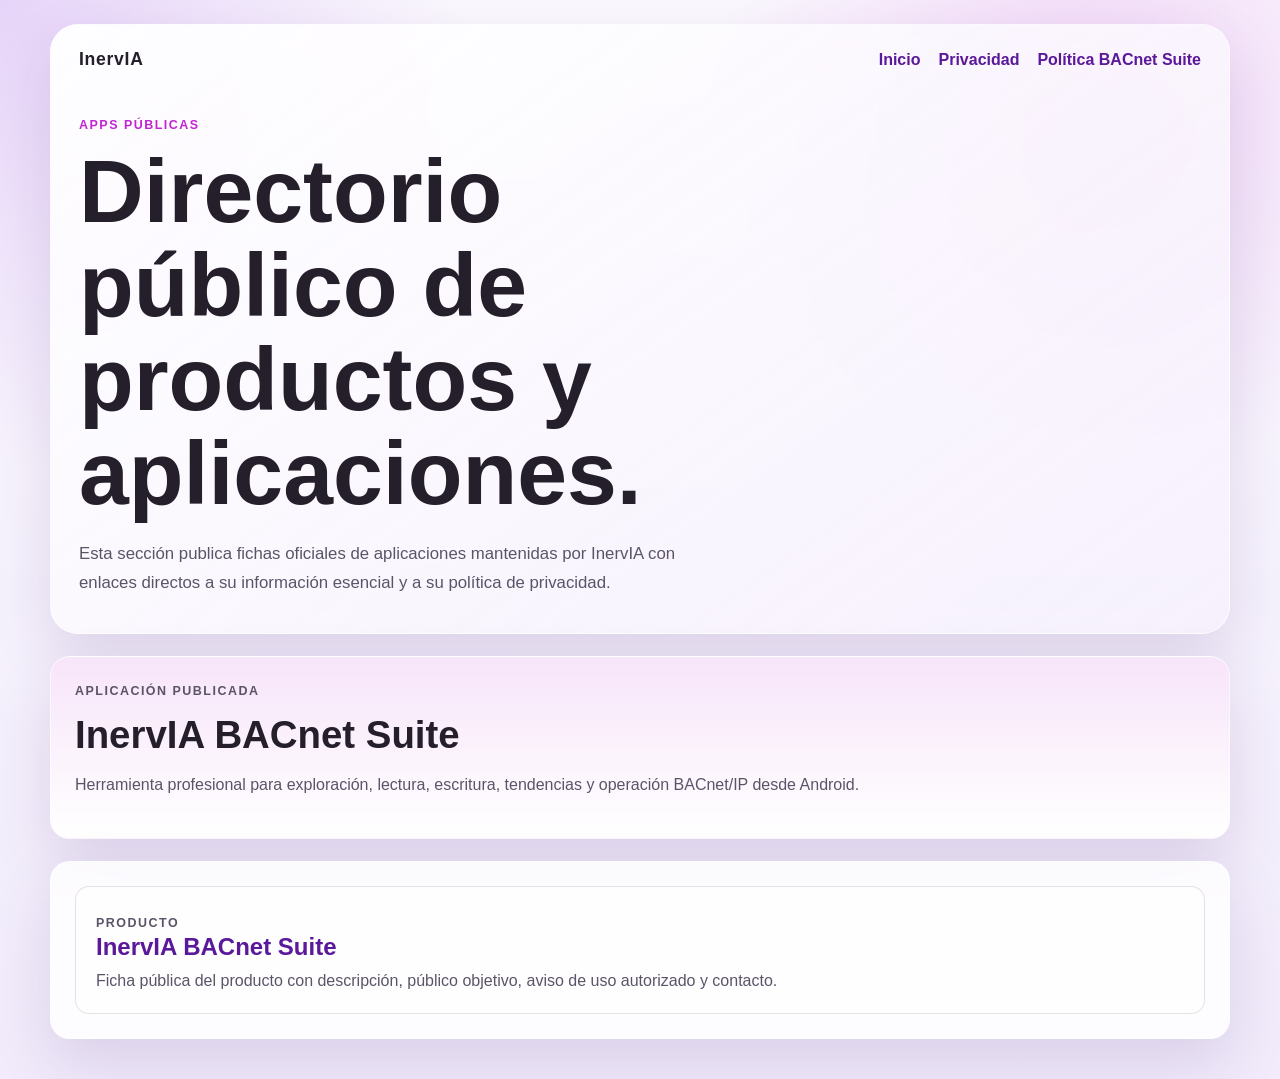
==== apps/index.html @ f816b175 "Publica sitio inicial de InervIA Software" ====
<!DOCTYPE html>
<html lang="es">
<head>
  <meta charset="UTF-8">
  <meta name="viewport" content="width=device-width, initial-scale=1.0">
  <title>Apps | InervIA Software</title>
  <meta
    name="description"
    content="Directorio público de aplicaciones de InervIA."
  >
  <link rel="stylesheet" href="/styles.css">
</head>
<body>
  <div class="site-shell">
    <header class="hero">
      <nav class="topbar" aria-label="Principal">
        <a class="brand" href="/">InervIA</a>
        <div class="topbar-links">
          <a href="/">Inicio</a>
          <a href="/privacy/">Privacidad</a>
          <a href="/privacy/inervia-bacnet-suite.html">Política BACnet Suite</a>
        </div>
      </nav>

      <section class="hero-copy">
        <p class="eyebrow">Apps públicas</p>
        <h1>Directorio público de productos y aplicaciones.</h1>
        <p class="lead">
          Esta sección publica fichas oficiales de aplicaciones mantenidas por InervIA
          con enlaces directos a su información esencial y a su política de privacidad.
        </p>
      </section>
    </header>

    <main class="page-stack">
      <section class="panel accent-panel">
        <p class="panel-kicker">Aplicación publicada</p>
        <h2>InervIA BACnet Suite</h2>
        <p>
          Herramienta profesional para exploración, lectura, escritura, tendencias
          y operación BACnet/IP desde Android.
        </p>
      </section>

      <section class="content-card">
        <ul class="item-list">
          <li>
            <p class="panel-kicker">Producto</p>
            <h3><a class="text-link" href="/apps/inervia-bacnet-suite.html">InervIA BACnet Suite</a></h3>
            <p>Ficha pública del producto con descripción, público objetivo, aviso de uso autorizado y contacto.</p>
          </li>
        </ul>
      </section>
    </main>
  </div>
</body>
</html>
---- styles.css ----
:root {
  --bg: #f7f4fb;
  --surface: rgba(255, 255, 255, 0.82);
  --surface-strong: #ffffff;
  --text: #241f2b;
  --muted: #5b5468;
  --line: rgba(36, 31, 43, 0.12);
  --brand: #8d2de2;
  --brand-deep: #5a189a;
  --accent: #c026d3;
  --shadow: 0 24px 60px rgba(79, 36, 122, 0.14);
  --radius-xl: 28px;
  --radius-lg: 20px;
  --radius-md: 14px;
  --max-width: 1180px;
}

* {
  box-sizing: border-box;
}

html {
  scroll-behavior: smooth;
}

body {
  margin: 0;
  font-family: "Segoe UI", Tahoma, Geneva, Verdana, sans-serif;
  color: var(--text);
  background:
    radial-gradient(circle at top left, rgba(141, 45, 226, 0.18), transparent 28%),
    radial-gradient(circle at 85% 10%, rgba(192, 38, 211, 0.16), transparent 26%),
    linear-gradient(180deg, #fbf9fe 0%, #f1ebfb 100%);
  min-height: 100vh;
}

a {
  color: inherit;
}

.site-shell {
  width: min(calc(100% - 32px), var(--max-width));
  margin: 0 auto;
  padding: 24px 0 40px;
}

.hero,
.panel,
.content-card,
.site-footer {
  backdrop-filter: blur(12px);
}

.hero {
  background: linear-gradient(145deg, rgba(255, 255, 255, 0.94), rgba(246, 240, 253, 0.8));
  border: 1px solid rgba(255, 255, 255, 0.55);
  border-radius: var(--radius-xl);
  box-shadow: var(--shadow);
  overflow: hidden;
}

.topbar {
  display: flex;
  justify-content: space-between;
  align-items: center;
  gap: 16px;
  padding: 24px 28px;
}

.brand {
  font-size: 1.1rem;
  font-weight: 700;
  letter-spacing: 0.04em;
  text-decoration: none;
}

.topbar-links {
  display: flex;
  gap: 18px;
  flex-wrap: wrap;
}

.topbar-links a,
.text-link {
  text-decoration: none;
  color: var(--brand-deep);
  font-weight: 600;
}

.hero-copy {
  padding: 24px 28px 36px;
}

.eyebrow,
.panel-kicker {
  margin: 0 0 12px;
  text-transform: uppercase;
  letter-spacing: 0.12em;
  font-size: 0.78rem;
  color: var(--accent);
  font-weight: 700;
}

h1,
h2,
h3 {
  margin: 0;
  line-height: 1.05;
}

h1 {
  max-width: 12ch;
  font-size: clamp(2.8rem, 7vw, 5.6rem);
}

h2 {
  font-size: clamp(1.8rem, 3vw, 2.4rem);
}

h3 {
  font-size: 1.5rem;
}

.lead,
.panel p,
.content-card p,
.site-footer p {
  color: var(--muted);
  line-height: 1.7;
}

.lead {
  max-width: 64ch;
  margin: 20px 0 0;
  font-size: 1.05rem;
}

.hero-actions {
  display: flex;
  gap: 14px;
  flex-wrap: wrap;
  margin-top: 28px;
}

.button {
  display: inline-flex;
  align-items: center;
  justify-content: center;
  min-height: 48px;
  padding: 0 18px;
  border-radius: 999px;
  text-decoration: none;
  font-weight: 700;
  transition: transform 180ms ease, box-shadow 180ms ease, background 180ms ease;
}

.button:hover,
.button:focus-visible,
.text-link:hover,
.text-link:focus-visible,
.topbar-links a:hover,
.topbar-links a:focus-visible {
  transform: translateY(-1px);
}

.button-primary {
  background: var(--brand);
  color: #fffaff;
  box-shadow: 0 14px 30px rgba(141, 45, 226, 0.24);
}

.button-secondary {
  background: rgba(255, 255, 255, 0.58);
  border: 1px solid var(--line);
}

.panel-grid,
.content-grid {
  display: grid;
  gap: 20px;
  margin-top: 22px;
}

.panel-grid {
  grid-template-columns: repeat(2, minmax(0, 1fr));
}

.content-grid {
  grid-template-columns: repeat(3, minmax(0, 1fr));
}

.panel,
.content-card,
.site-footer {
  background: var(--surface);
  border: 1px solid rgba(255, 255, 255, 0.6);
  border-radius: var(--radius-lg);
  box-shadow: var(--shadow);
}

.panel,
.content-card {
  padding: 24px;
}

.accent-panel {
  background:
    linear-gradient(180deg, rgba(192, 38, 211, 0.12), rgba(255, 255, 255, 0.72)),
    var(--surface-strong);
}

.text-note {
  display: inline-block;
  margin-top: 12px;
  color: var(--brand-deep);
  font-weight: 600;
}

.page-stack {
  display: grid;
  gap: 22px;
  margin-top: 22px;
}

.article-layout {
  display: grid;
  gap: 22px;
  grid-template-columns: minmax(0, 2fr) minmax(280px, 1fr);
  margin-top: 22px;
}

.article-card,
.sidebar-card {
  background: var(--surface);
  border: 1px solid rgba(255, 255, 255, 0.6);
  border-radius: var(--radius-lg);
  box-shadow: var(--shadow);
  padding: 26px;
}

.article-card h2,
.article-card h3,
.sidebar-card h3 {
  margin-bottom: 12px;
}

.article-card p,
.article-card li,
.sidebar-card p,
.sidebar-card li {
  color: var(--muted);
  line-height: 1.72;
}

.article-card section + section,
.sidebar-card section + section {
  margin-top: 26px;
}

.item-list {
  list-style: none;
  padding: 0;
  margin: 0;
  display: grid;
  gap: 16px;
}

.item-list li {
  padding: 18px 20px;
  background: rgba(255, 255, 255, 0.72);
  border: 1px solid var(--line);
  border-radius: var(--radius-md);
}

.item-list h3,
.item-list p {
  margin: 0;
}

.item-list p {
  margin-top: 8px;
}

.meta-list,
.bullet-list {
  padding-left: 20px;
  margin: 12px 0 0;
}

.meta-list li + li,
.bullet-list li + li {
  margin-top: 10px;
}

.callout {
  padding: 18px 20px;
  border-radius: var(--radius-md);
  border: 1px solid rgba(141, 45, 226, 0.18);
  background: linear-gradient(180deg, rgba(141, 45, 226, 0.08), rgba(255, 255, 255, 0.78));
}

.inline-code {
  font-family: Consolas, "Courier New", monospace;
  font-size: 0.95em;
  word-break: break-word;
}

.site-footer {
  display: flex;
  justify-content: space-between;
  gap: 16px;
  flex-wrap: wrap;
  padding: 18px 22px;
  margin-top: 22px;
}

.site-footer p {
  margin: 0;
}

@media (max-width: 900px) {
  .panel-grid,
  .content-grid,
  .article-layout {
    grid-template-columns: 1fr;
  }

  .topbar {
    align-items: flex-start;
    flex-direction: column;
  }
}

@media (max-width: 640px) {
  .site-shell {
    width: min(calc(100% - 20px), var(--max-width));
    padding-top: 10px;
  }

  .hero-copy,
  .topbar,
  .panel,
  .content-card,
  .article-card,
  .sidebar-card,
  .site-footer {
    padding-left: 18px;
    padding-right: 18px;
  }

  h1 {
    max-width: none;
  }

  .hero-actions {
    flex-direction: column;
  }

  .button {
    width: 100%;
  }
}
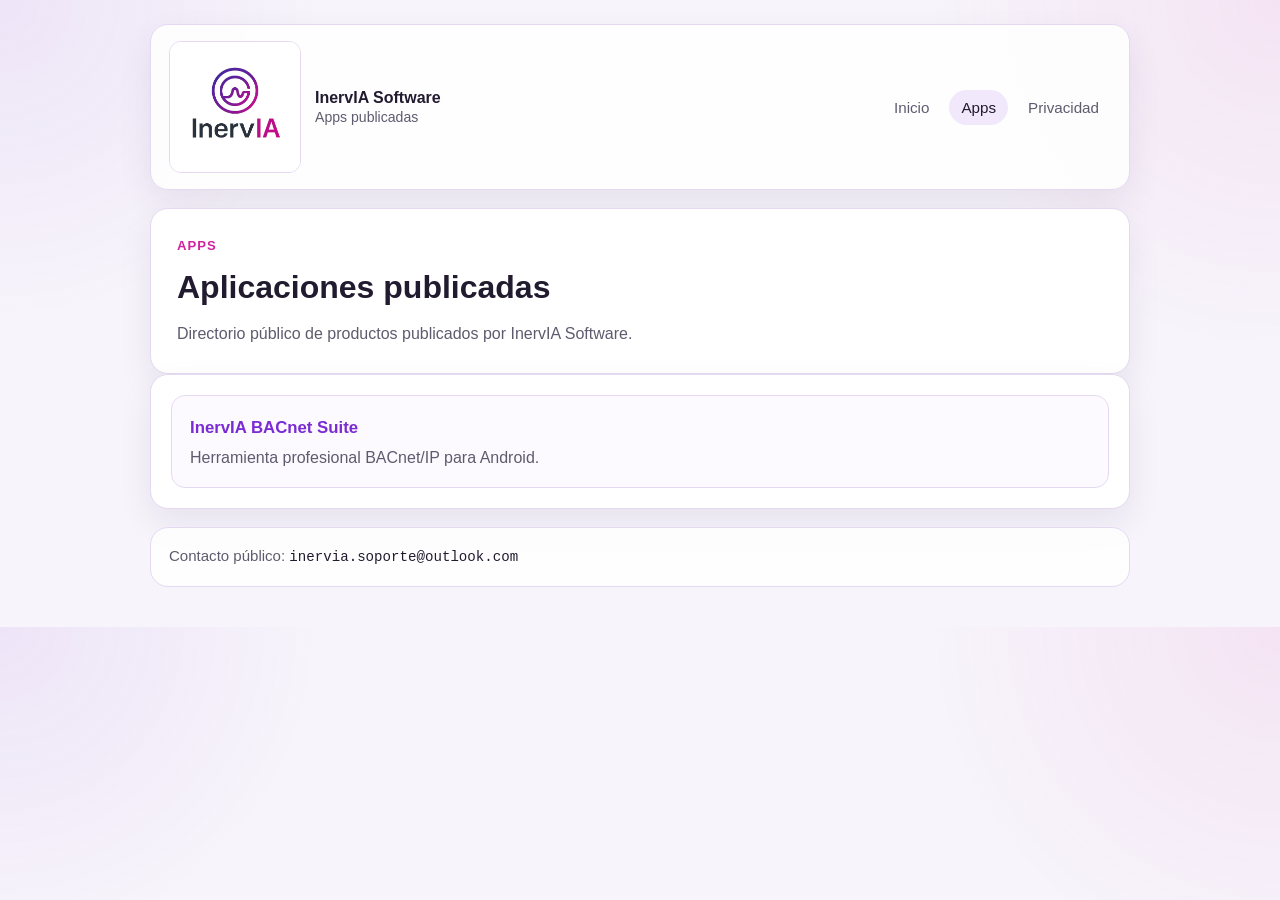
==== commit 1dd67b4e: "Actualiza sitio público de InervIA Software" ====
--- a/apps/index.html
+++ b/apps/index.html
@@ -1,57 +1,54 @@
 <!DOCTYPE html>
 <html lang="es">
 <head>
-  <meta charset="UTF-8">
+  <meta charset="utf-8">
   <meta name="viewport" content="width=device-width, initial-scale=1.0">
   <title>Apps | InervIA Software</title>
   <meta
     name="description"
-    content="Directorio público de aplicaciones de InervIA."
+    content="Listado público de aplicaciones de InervIA Software."
   >
   <link rel="stylesheet" href="/styles.css">
 </head>
 <body>
-  <div class="site-shell">
-    <header class="hero">
-      <nav class="topbar" aria-label="Principal">
-        <a class="brand" href="/">InervIA</a>
-        <div class="topbar-links">
-          <a href="/">Inicio</a>
-          <a href="/privacy/">Privacidad</a>
-          <a href="/privacy/inervia-bacnet-suite.html">Política BACnet Suite</a>
-        </div>
+  <div class="page">
+    <header class="site-header">
+      <a class="brand" href="/">
+        <img class="brand-logo" src="/assets/img/inervia_logo_light.jpg" alt="Logo de InervIA">
+        <span class="brand-copy">
+          <strong>InervIA Software</strong>
+          <span>Apps publicadas</span>
+        </span>
+      </a>
+      <nav class="site-nav" aria-label="Principal">
+        <a href="/">Inicio</a>
+        <a class="is-current" href="/apps/">Apps</a>
+        <a href="/privacy/">Privacidad</a>
       </nav>
-
-      <section class="hero-copy">
-        <p class="eyebrow">Apps públicas</p>
-        <h1>Directorio público de productos y aplicaciones.</h1>
-        <p class="lead">
-          Esta sección publica fichas oficiales de aplicaciones mantenidas por InervIA
-          con enlaces directos a su información esencial y a su política de privacidad.
-        </p>
-      </section>
     </header>
 
-    <main class="page-stack">
-      <section class="panel accent-panel">
-        <p class="panel-kicker">Aplicación publicada</p>
-        <h2>InervIA BACnet Suite</h2>
-        <p>
-          Herramienta profesional para exploración, lectura, escritura, tendencias
-          y operación BACnet/IP desde Android.
+    <main>
+      <section class="main-card">
+        <p class="eyebrow">Apps</p>
+        <h1>Aplicaciones publicadas</h1>
+        <p class="lead">
+          Directorio público de productos publicados por InervIA Software.
         </p>
       </section>
 
-      <section class="content-card">
-        <ul class="item-list">
+      <section class="list-card">
+        <ul class="list">
           <li>
-            <p class="panel-kicker">Producto</p>
-            <h3><a class="text-link" href="/apps/inervia-bacnet-suite.html">InervIA BACnet Suite</a></h3>
-            <p>Ficha pública del producto con descripción, público objetivo, aviso de uso autorizado y contacto.</p>
+            <h3><a href="/apps/inervia-bacnet-suite.html">InervIA BACnet Suite</a></h3>
+            <p>Herramienta profesional BACnet/IP para Android.</p>
           </li>
         </ul>
       </section>
     </main>
+
+    <footer class="footer">
+      <p>Contacto público: <span class="inline-code">inervia.soporte@outlook.com</span></p>
+    </footer>
   </div>
 </body>
 </html>
--- a/styles.css
+++ b/styles.css
@@ -1,18 +1,19 @@
 :root {
   --bg: #f7f4fb;
-  --surface: rgba(255, 255, 255, 0.82);
-  --surface-strong: #ffffff;
-  --text: #241f2b;
-  --muted: #5b5468;
-  --line: rgba(36, 31, 43, 0.12);
-  --brand: #8d2de2;
-  --brand-deep: #5a189a;
-  --accent: #c026d3;
-  --shadow: 0 24px 60px rgba(79, 36, 122, 0.14);
-  --radius-xl: 28px;
-  --radius-lg: 20px;
+  --surface: #ffffff;
+  --surface-muted: #fcfaff;
+  --text: #2b2235;
+  --text-soft: #5f5b6e;
+  --brand: #7b2bd2;
+  --brand-dark: #221b2f;
+  --accent: #d1219f;
+  --border: #e5d9f2;
+  --border-strong: #d6c4ea;
+  --shadow: 0 14px 34px rgba(48, 31, 77, 0.08);
+  --max-width: 980px;
+  --radius-lg: 18px;
   --radius-md: 14px;
-  --max-width: 1180px;
+  --radius-sm: 10px;
 }
 
 * {
@@ -20,7 +21,7 @@
 }
 
 html {
-  scroll-behavior: smooth;
+  font-size: 16px;
 }
 
 body {
@@ -28,328 +29,355 @@
   font-family: "Segoe UI", Tahoma, Geneva, Verdana, sans-serif;
   color: var(--text);
   background:
-    radial-gradient(circle at top left, rgba(141, 45, 226, 0.18), transparent 28%),
-    radial-gradient(circle at 85% 10%, rgba(192, 38, 211, 0.16), transparent 26%),
-    linear-gradient(180deg, #fbf9fe 0%, #f1ebfb 100%);
-  min-height: 100vh;
+    radial-gradient(circle at top right, rgba(209, 33, 159, 0.08), transparent 22rem),
+    radial-gradient(circle at top left, rgba(123, 43, 210, 0.08), transparent 20rem),
+    var(--bg);
+}
+
+img {
+  display: block;
+  max-width: 100%;
 }
 
 a {
-  color: inherit;
-}
-
-.site-shell {
+  color: var(--brand);
+  text-decoration: none;
+}
+
+a:hover,
+a:focus-visible {
+  text-decoration: underline;
+}
+
+.page {
   width: min(calc(100% - 32px), var(--max-width));
   margin: 0 auto;
   padding: 24px 0 40px;
 }
 
-.hero,
+.site-header {
+  display: flex;
+  align-items: center;
+  justify-content: space-between;
+  gap: 18px;
+  padding: 16px 18px;
+  background: rgba(255, 255, 255, 0.9);
+  border: 1px solid var(--border);
+  border-radius: var(--radius-lg);
+  box-shadow: var(--shadow);
+}
+
+.brand {
+  display: inline-flex;
+  align-items: center;
+  gap: 14px;
+  min-width: 0;
+  color: inherit;
+  text-decoration: none;
+}
+
+.brand-logo {
+  width: 132px;
+  height: auto;
+  border-radius: 12px;
+  border: 1px solid var(--border);
+  background: #ffffff;
+}
+
+.brand-mark {
+  width: 44px;
+  height: 44px;
+  border-radius: 12px;
+  border: 1px solid var(--border);
+  background: #ffffff;
+}
+
+.brand-copy {
+  min-width: 0;
+}
+
+.brand-copy strong {
+  display: block;
+  font-size: 1rem;
+  color: var(--brand-dark);
+}
+
+.brand-copy span {
+  display: block;
+  margin-top: 2px;
+  font-size: 0.88rem;
+  color: var(--text-soft);
+}
+
+.site-nav {
+  display: flex;
+  align-items: center;
+  gap: 8px;
+  flex-wrap: wrap;
+}
+
+.site-nav a {
+  padding: 9px 12px;
+  border-radius: 999px;
+  color: var(--text-soft);
+  font-size: 0.95rem;
+}
+
+.site-nav a.is-current,
+.site-nav a:hover,
+.site-nav a:focus-visible {
+  background: #f1e9fb;
+  color: var(--brand-dark);
+  text-decoration: none;
+}
+
+.main-card,
 .panel,
+.list-card,
 .content-card,
-.site-footer {
-  backdrop-filter: blur(12px);
-}
-
-.hero {
-  background: linear-gradient(145deg, rgba(255, 255, 255, 0.94), rgba(246, 240, 253, 0.8));
-  border: 1px solid rgba(255, 255, 255, 0.55);
-  border-radius: var(--radius-xl);
+.meta-card {
+  background: var(--surface);
+  border: 1px solid var(--border);
+  border-radius: var(--radius-lg);
   box-shadow: var(--shadow);
-  overflow: hidden;
-}
-
-.topbar {
+}
+
+.main-card {
+  margin-top: 18px;
+  padding: 26px;
+}
+
+.hero-row {
   display: flex;
+  align-items: flex-start;
   justify-content: space-between;
-  align-items: center;
-  gap: 16px;
-  padding: 24px 28px;
-}
-
-.brand {
-  font-size: 1.1rem;
+  gap: 24px;
+}
+
+.eyebrow {
+  margin: 0 0 10px;
+  color: var(--accent);
+  font-size: 0.82rem;
   font-weight: 700;
-  letter-spacing: 0.04em;
-  text-decoration: none;
-}
-
-.topbar-links {
-  display: flex;
-  gap: 18px;
-  flex-wrap: wrap;
-}
-
-.topbar-links a,
-.text-link {
-  text-decoration: none;
-  color: var(--brand-deep);
-  font-weight: 600;
-}
-
-.hero-copy {
-  padding: 24px 28px 36px;
-}
-
-.eyebrow,
-.panel-kicker {
-  margin: 0 0 12px;
+  letter-spacing: 0.08em;
   text-transform: uppercase;
-  letter-spacing: 0.12em;
-  font-size: 0.78rem;
-  color: var(--accent);
-  font-weight: 700;
 }
 
 h1,
 h2,
 h3 {
   margin: 0;
-  line-height: 1.05;
+  color: var(--brand-dark);
+  line-height: 1.25;
 }
 
 h1 {
-  max-width: 12ch;
-  font-size: clamp(2.8rem, 7vw, 5.6rem);
+  font-size: clamp(1.75rem, 2.5vw, 2.2rem);
 }
 
 h2 {
-  font-size: clamp(1.8rem, 3vw, 2.4rem);
+  font-size: 1.24rem;
 }
 
 h3 {
-  font-size: 1.5rem;
-}
-
-.lead,
-.panel p,
-.content-card p,
-.site-footer p {
-  color: var(--muted);
-  line-height: 1.7;
+  font-size: 1.05rem;
+}
+
+p,
+li {
+  color: var(--text-soft);
+  line-height: 1.65;
+}
+
+p {
+  margin: 0;
 }
 
 .lead {
-  max-width: 64ch;
-  margin: 20px 0 0;
-  font-size: 1.05rem;
+  margin-top: 14px;
+  max-width: 62ch;
+  font-size: 1rem;
 }
 
 .hero-actions {
   display: flex;
-  gap: 14px;
+  gap: 12px;
   flex-wrap: wrap;
-  margin-top: 28px;
+  margin-top: 18px;
 }
 
 .button {
   display: inline-flex;
   align-items: center;
   justify-content: center;
-  min-height: 48px;
-  padding: 0 18px;
+  min-height: 42px;
+  padding: 0 16px;
   border-radius: 999px;
-  text-decoration: none;
-  font-weight: 700;
-  transition: transform 180ms ease, box-shadow 180ms ease, background 180ms ease;
-}
-
-.button:hover,
-.button:focus-visible,
-.text-link:hover,
-.text-link:focus-visible,
-.topbar-links a:hover,
-.topbar-links a:focus-visible {
-  transform: translateY(-1px);
+  border: 1px solid var(--border-strong);
+  font-weight: 600;
 }
 
 .button-primary {
   background: var(--brand);
-  color: #fffaff;
-  box-shadow: 0 14px 30px rgba(141, 45, 226, 0.24);
+  border-color: var(--brand);
+  color: #ffffff;
 }
 
 .button-secondary {
-  background: rgba(255, 255, 255, 0.58);
-  border: 1px solid var(--line);
-}
-
-.panel-grid,
-.content-grid {
+  background: #ffffff;
+  color: var(--brand-dark);
+}
+
+.hero-side {
+  flex: 0 0 88px;
+}
+
+.hero-side img {
+  width: 88px;
+  height: 88px;
+  border-radius: 20px;
+  border: 1px solid var(--border);
+  box-shadow: 0 8px 24px rgba(48, 31, 77, 0.08);
+}
+
+.grid {
   display: grid;
-  gap: 20px;
-  margin-top: 22px;
-}
-
-.panel-grid {
+  gap: 16px;
+  margin-top: 18px;
+}
+
+.grid-2 {
   grid-template-columns: repeat(2, minmax(0, 1fr));
 }
 
-.content-grid {
+.grid-3 {
   grid-template-columns: repeat(3, minmax(0, 1fr));
 }
 
 .panel,
 .content-card,
-.site-footer {
-  background: var(--surface);
-  border: 1px solid rgba(255, 255, 255, 0.6);
-  border-radius: var(--radius-lg);
-  box-shadow: var(--shadow);
-}
-
-.panel,
-.content-card {
-  padding: 24px;
-}
-
-.accent-panel {
-  background:
-    linear-gradient(180deg, rgba(192, 38, 211, 0.12), rgba(255, 255, 255, 0.72)),
-    var(--surface-strong);
-}
-
-.text-note {
-  display: inline-block;
-  margin-top: 12px;
-  color: var(--brand-deep);
-  font-weight: 600;
-}
-
-.page-stack {
-  display: grid;
-  gap: 22px;
-  margin-top: 22px;
-}
-
-.article-layout {
-  display: grid;
-  gap: 22px;
-  grid-template-columns: minmax(0, 2fr) minmax(280px, 1fr);
-  margin-top: 22px;
-}
-
-.article-card,
-.sidebar-card {
-  background: var(--surface);
-  border: 1px solid rgba(255, 255, 255, 0.6);
-  border-radius: var(--radius-lg);
-  box-shadow: var(--shadow);
-  padding: 26px;
-}
-
-.article-card h2,
-.article-card h3,
-.sidebar-card h3 {
-  margin-bottom: 12px;
-}
-
-.article-card p,
-.article-card li,
-.sidebar-card p,
-.sidebar-card li {
-  color: var(--muted);
-  line-height: 1.72;
-}
-
-.article-card section + section,
-.sidebar-card section + section {
-  margin-top: 26px;
-}
-
-.item-list {
+.list-card,
+.meta-card {
+  padding: 20px;
+}
+
+.list {
   list-style: none;
   padding: 0;
   margin: 0;
   display: grid;
-  gap: 16px;
-}
-
-.item-list li {
-  padding: 18px 20px;
-  background: rgba(255, 255, 255, 0.72);
-  border: 1px solid var(--line);
+  gap: 14px;
+}
+
+.list li {
+  padding: 16px 18px;
+  border: 1px solid var(--border);
   border-radius: var(--radius-md);
-}
-
-.item-list h3,
-.item-list p {
-  margin: 0;
-}
-
-.item-list p {
-  margin-top: 8px;
-}
-
-.meta-list,
-.bullet-list {
+  background: var(--surface-muted);
+}
+
+.list li p,
+.list li h3 {
+  margin-top: 6px;
+}
+
+.article-layout {
+  display: grid;
+  grid-template-columns: minmax(0, 1.7fr) minmax(250px, 0.9fr);
+  gap: 18px;
+  margin-top: 18px;
+}
+
+.article-card {
+  background: var(--surface);
+  border: 1px solid var(--border);
+  border-radius: var(--radius-lg);
+  box-shadow: var(--shadow);
+  padding: 24px;
+}
+
+.article-card section + section,
+.meta-card section + section {
+  margin-top: 24px;
+}
+
+.article-card h2 {
+  margin-bottom: 10px;
+}
+
+.article-card ul,
+.meta-card ul {
+  margin: 12px 0 0;
   padding-left: 20px;
-  margin: 12px 0 0;
-}
-
-.meta-list li + li,
-.bullet-list li + li {
-  margin-top: 10px;
 }
 
 .callout {
-  padding: 18px 20px;
+  padding: 15px 16px;
+  background: #fbf7ff;
+  border: 1px solid var(--border);
+  border-left: 4px solid var(--accent);
   border-radius: var(--radius-md);
-  border: 1px solid rgba(141, 45, 226, 0.18);
-  background: linear-gradient(180deg, rgba(141, 45, 226, 0.08), rgba(255, 255, 255, 0.78));
+}
+
+.muted {
+  color: var(--text-soft);
 }
 
 .inline-code {
   font-family: Consolas, "Courier New", monospace;
-  font-size: 0.95em;
-  word-break: break-word;
-}
-
-.site-footer {
-  display: flex;
-  justify-content: space-between;
-  gap: 16px;
-  flex-wrap: wrap;
-  padding: 18px 22px;
-  margin-top: 22px;
-}
-
-.site-footer p {
-  margin: 0;
-}
-
-@media (max-width: 900px) {
-  .panel-grid,
-  .content-grid,
-  .article-layout {
+  font-size: 0.94em;
+  color: var(--brand-dark);
+}
+
+.footer {
+  margin-top: 18px;
+  padding: 16px 18px;
+  background: rgba(255, 255, 255, 0.88);
+  border: 1px solid var(--border);
+  border-radius: var(--radius-lg);
+  color: var(--text-soft);
+  font-size: 0.94rem;
+}
+
+.footer p + p {
+  margin-top: 6px;
+}
+
+@media (max-width: 860px) {
+  .site-header,
+  .hero-row,
+  .article-layout,
+  .grid-2,
+  .grid-3 {
     grid-template-columns: 1fr;
-  }
-
-  .topbar {
-    align-items: flex-start;
     flex-direction: column;
   }
+
+  .hero-side {
+    flex-basis: auto;
+  }
 }
 
 @media (max-width: 640px) {
-  .site-shell {
+  .page {
     width: min(calc(100% - 20px), var(--max-width));
-    padding-top: 10px;
-  }
-
-  .hero-copy,
-  .topbar,
+    padding-top: 14px;
+  }
+
+  .site-header,
+  .main-card,
   .panel,
+  .list-card,
   .content-card,
   .article-card,
-  .sidebar-card,
-  .site-footer {
-    padding-left: 18px;
-    padding-right: 18px;
-  }
-
-  h1 {
-    max-width: none;
+  .meta-card,
+  .footer {
+    padding-left: 16px;
+    padding-right: 16px;
+  }
+
+  .brand-logo {
+    width: 110px;
   }
 
   .hero-actions {
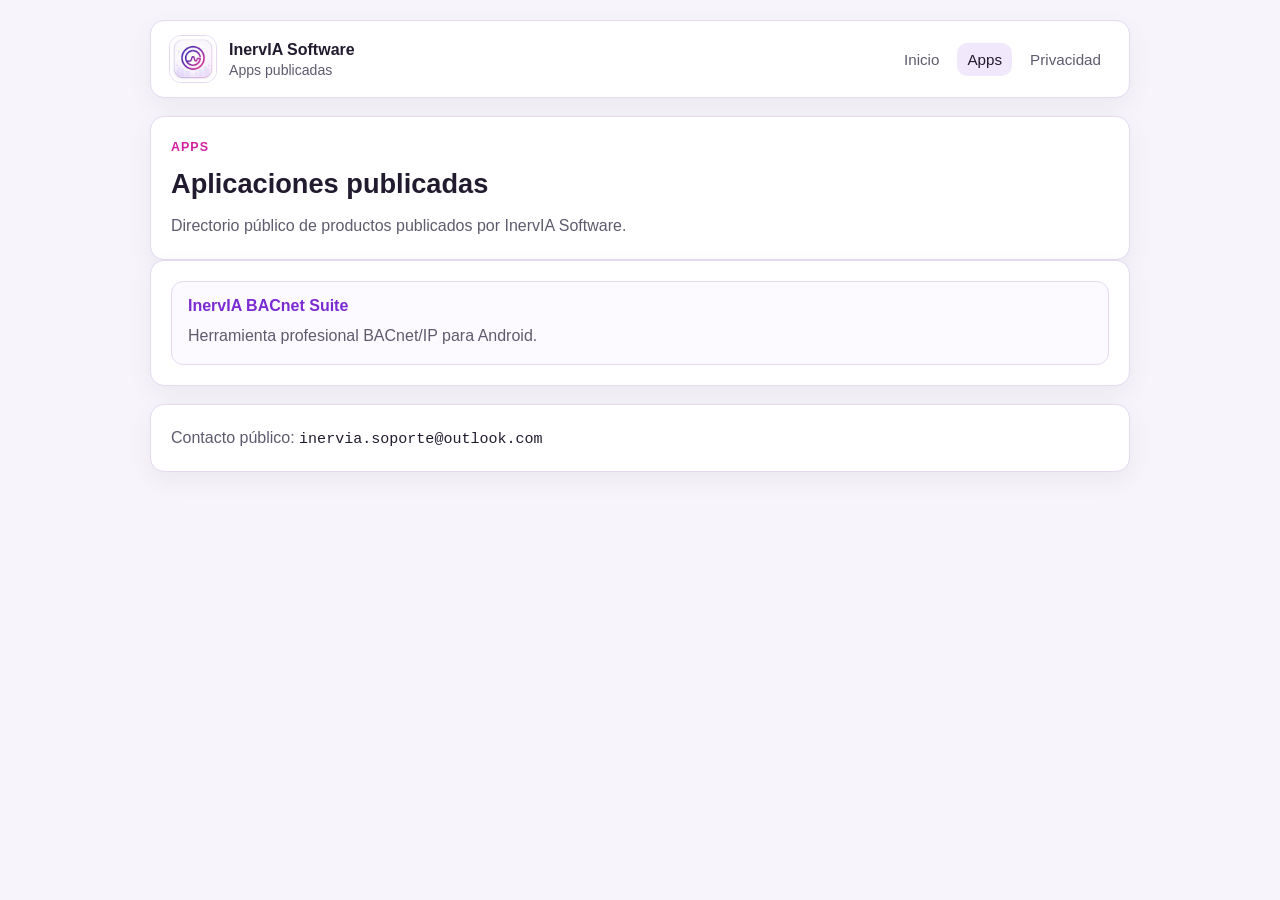
==== commit b2a2b0ea: "Actualiza sitio público de InervIA Software" ====
--- a/apps/index.html
+++ b/apps/index.html
@@ -14,7 +14,7 @@
   <div class="page">
     <header class="site-header">
       <a class="brand" href="/">
-        <img class="brand-logo" src="/assets/img/inervia_logo_light.jpg" alt="Logo de InervIA">
+        <img class="brand-icon" src="/assets/img/inervia_app_icon.png" alt="Icono de InervIA">
         <span class="brand-copy">
           <strong>InervIA Software</strong>
           <span>Apps publicadas</span>
@@ -28,12 +28,10 @@
     </header>
 
     <main>
-      <section class="main-card">
+      <section class="card">
         <p class="eyebrow">Apps</p>
         <h1>Aplicaciones publicadas</h1>
-        <p class="lead">
-          Directorio público de productos publicados por InervIA Software.
-        </p>
+        <p class="lead">Directorio público de productos publicados por InervIA Software.</p>
       </section>
 
       <section class="list-card">
--- a/styles.css
+++ b/styles.css
@@ -1,19 +1,16 @@
 :root {
   --bg: #f7f4fb;
   --surface: #ffffff;
-  --surface-muted: #fcfaff;
+  --surface-soft: #fcfaff;
   --text: #2b2235;
-  --text-soft: #5f5b6e;
+  --text-muted: #5f5b6e;
   --brand: #7b2bd2;
   --brand-dark: #221b2f;
   --accent: #d1219f;
   --border: #e5d9f2;
-  --border-strong: #d6c4ea;
-  --shadow: 0 14px 34px rgba(48, 31, 77, 0.08);
+  --shadow: 0 8px 24px rgba(43, 34, 53, 0.06);
   --max-width: 980px;
-  --radius-lg: 18px;
-  --radius-md: 14px;
-  --radius-sm: 10px;
+  --radius: 14px;
 }
 
 * {
@@ -28,10 +25,7 @@
   margin: 0;
   font-family: "Segoe UI", Tahoma, Geneva, Verdana, sans-serif;
   color: var(--text);
-  background:
-    radial-gradient(circle at top right, rgba(209, 33, 159, 0.08), transparent 22rem),
-    radial-gradient(circle at top left, rgba(123, 43, 210, 0.08), transparent 20rem),
-    var(--bg);
+  background: var(--bg);
 }
 
 img {
@@ -52,44 +46,38 @@
 .page {
   width: min(calc(100% - 32px), var(--max-width));
   margin: 0 auto;
-  padding: 24px 0 40px;
+  padding: 20px 0 36px;
 }
 
 .site-header {
   display: flex;
   align-items: center;
   justify-content: space-between;
-  gap: 18px;
-  padding: 16px 18px;
-  background: rgba(255, 255, 255, 0.9);
-  border: 1px solid var(--border);
-  border-radius: var(--radius-lg);
+  gap: 16px;
+  padding: 14px 18px;
+  background: var(--surface);
+  border: 1px solid var(--border);
+  border-radius: var(--radius);
   box-shadow: var(--shadow);
 }
 
 .brand {
   display: inline-flex;
   align-items: center;
-  gap: 14px;
+  gap: 12px;
+  color: inherit;
   min-width: 0;
-  color: inherit;
-  text-decoration: none;
-}
-
-.brand-logo {
-  width: 132px;
-  height: auto;
+}
+
+.brand-icon {
+  width: 48px;
+  height: 48px;
+  max-width: 48px;
+  max-height: 48px;
   border-radius: 12px;
   border: 1px solid var(--border);
   background: #ffffff;
-}
-
-.brand-mark {
-  width: 44px;
-  height: 44px;
-  border-radius: 12px;
-  border: 1px solid var(--border);
-  background: #ffffff;
+  object-fit: contain;
 }
 
 .brand-copy {
@@ -99,6 +87,7 @@
 .brand-copy strong {
   display: block;
   font-size: 1rem;
+  line-height: 1.2;
   color: var(--brand-dark);
 }
 
@@ -106,7 +95,7 @@
   display: block;
   margin-top: 2px;
   font-size: 0.88rem;
-  color: var(--text-soft);
+  color: var(--text-muted);
 }
 
 .site-nav {
@@ -117,9 +106,9 @@
 }
 
 .site-nav a {
-  padding: 9px 12px;
-  border-radius: 999px;
-  color: var(--text-soft);
+  padding: 8px 10px;
+  border-radius: 10px;
+  color: var(--text-muted);
   font-size: 0.95rem;
 }
 
@@ -131,33 +120,38 @@
   text-decoration: none;
 }
 
-.main-card,
-.panel,
+.card,
+.section-card,
 .list-card,
-.content-card,
-.meta-card {
+.article-card,
+.aside-card,
+.footer {
   background: var(--surface);
   border: 1px solid var(--border);
-  border-radius: var(--radius-lg);
+  border-radius: var(--radius);
   box-shadow: var(--shadow);
 }
 
-.main-card {
+.card,
+.section-card,
+.list-card,
+.article-card,
+.aside-card,
+.footer {
+  padding: 20px;
+}
+
+.card,
+.article-layout,
+.grid,
+.footer {
   margin-top: 18px;
-  padding: 26px;
-}
-
-.hero-row {
-  display: flex;
-  align-items: flex-start;
-  justify-content: space-between;
-  gap: 24px;
 }
 
 .eyebrow {
-  margin: 0 0 10px;
+  margin: 0 0 8px;
   color: var(--accent);
-  font-size: 0.82rem;
+  font-size: 0.78rem;
   font-weight: 700;
   letter-spacing: 0.08em;
   text-transform: uppercase;
@@ -168,24 +162,24 @@
 h3 {
   margin: 0;
   color: var(--brand-dark);
-  line-height: 1.25;
+  line-height: 1.3;
 }
 
 h1 {
-  font-size: clamp(1.75rem, 2.5vw, 2.2rem);
+  font-size: 1.7rem;
 }
 
 h2 {
-  font-size: 1.24rem;
+  font-size: 1.18rem;
 }
 
 h3 {
-  font-size: 1.05rem;
+  font-size: 1rem;
 }
 
 p,
 li {
-  color: var(--text-soft);
+  color: var(--text-muted);
   line-height: 1.65;
 }
 
@@ -194,26 +188,27 @@
 }
 
 .lead {
-  margin-top: 14px;
-  max-width: 62ch;
-  font-size: 1rem;
-}
-
-.hero-actions {
+  margin-top: 12px;
+  max-width: 64ch;
+}
+
+.actions {
   display: flex;
-  gap: 12px;
+  gap: 10px;
   flex-wrap: wrap;
-  margin-top: 18px;
+  margin-top: 16px;
 }
 
 .button {
   display: inline-flex;
   align-items: center;
   justify-content: center;
-  min-height: 42px;
-  padding: 0 16px;
-  border-radius: 999px;
-  border: 1px solid var(--border-strong);
+  min-height: 40px;
+  padding: 0 14px;
+  border: 1px solid var(--border);
+  border-radius: 10px;
+  background: #ffffff;
+  color: var(--brand-dark);
   font-weight: 600;
 }
 
@@ -223,42 +218,29 @@
   color: #ffffff;
 }
 
-.button-secondary {
+.media-row {
+  display: flex;
+  align-items: flex-start;
+  gap: 16px;
+}
+
+.media-row img.app-icon {
+  width: 72px;
+  height: 72px;
+  border-radius: 16px;
+  border: 1px solid var(--border);
+  object-fit: contain;
   background: #ffffff;
-  color: var(--brand-dark);
-}
-
-.hero-side {
-  flex: 0 0 88px;
-}
-
-.hero-side img {
-  width: 88px;
-  height: 88px;
-  border-radius: 20px;
-  border: 1px solid var(--border);
-  box-shadow: 0 8px 24px rgba(48, 31, 77, 0.08);
+  flex: 0 0 72px;
 }
 
 .grid {
   display: grid;
   gap: 16px;
-  margin-top: 18px;
 }
 
 .grid-2 {
   grid-template-columns: repeat(2, minmax(0, 1fr));
-}
-
-.grid-3 {
-  grid-template-columns: repeat(3, minmax(0, 1fr));
-}
-
-.panel,
-.content-card,
-.list-card,
-.meta-card {
-  padding: 20px;
 }
 
 .list {
@@ -266,77 +248,54 @@
   padding: 0;
   margin: 0;
   display: grid;
-  gap: 14px;
+  gap: 12px;
 }
 
 .list li {
-  padding: 16px 18px;
-  border: 1px solid var(--border);
-  border-radius: var(--radius-md);
-  background: var(--surface-muted);
-}
-
-.list li p,
-.list li h3 {
+  padding: 14px 16px;
+  background: var(--surface-soft);
+  border: 1px solid var(--border);
+  border-radius: 12px;
+}
+
+.list li p {
   margin-top: 6px;
 }
 
 .article-layout {
   display: grid;
-  grid-template-columns: minmax(0, 1.7fr) minmax(250px, 0.9fr);
+  grid-template-columns: minmax(0, 1fr) 280px;
   gap: 18px;
-  margin-top: 18px;
-}
-
-.article-card {
-  background: var(--surface);
-  border: 1px solid var(--border);
-  border-radius: var(--radius-lg);
-  box-shadow: var(--shadow);
-  padding: 24px;
 }
 
 .article-card section + section,
-.meta-card section + section {
-  margin-top: 24px;
-}
-
-.article-card h2 {
+.aside-card section + section {
+  margin-top: 22px;
+}
+
+.article-card h2,
+.aside-card h2 {
   margin-bottom: 10px;
 }
 
 .article-card ul,
-.meta-card ul {
+.aside-card ul {
   margin: 12px 0 0;
   padding-left: 20px;
 }
 
 .callout {
-  padding: 15px 16px;
+  padding: 14px 15px;
   background: #fbf7ff;
   border: 1px solid var(--border);
   border-left: 4px solid var(--accent);
-  border-radius: var(--radius-md);
-}
-
-.muted {
-  color: var(--text-soft);
+  border-radius: 12px;
 }
 
 .inline-code {
   font-family: Consolas, "Courier New", monospace;
+  color: var(--brand-dark);
   font-size: 0.94em;
-  color: var(--brand-dark);
-}
-
-.footer {
-  margin-top: 18px;
-  padding: 16px 18px;
-  background: rgba(255, 255, 255, 0.88);
-  border: 1px solid var(--border);
-  border-radius: var(--radius-lg);
-  color: var(--text-soft);
-  font-size: 0.94rem;
 }
 
 .footer p + p {
@@ -345,16 +304,14 @@
 
 @media (max-width: 860px) {
   .site-header,
-  .hero-row,
-  .article-layout,
+  .media-row {
+    flex-direction: column;
+    align-items: flex-start;
+  }
+
   .grid-2,
-  .grid-3 {
+  .article-layout {
     grid-template-columns: 1fr;
-    flex-direction: column;
-  }
-
-  .hero-side {
-    flex-basis: auto;
   }
 }
 
@@ -365,22 +322,16 @@
   }
 
   .site-header,
-  .main-card,
-  .panel,
+  .card,
+  .section-card,
   .list-card,
-  .content-card,
   .article-card,
-  .meta-card,
+  .aside-card,
   .footer {
-    padding-left: 16px;
-    padding-right: 16px;
-  }
-
-  .brand-logo {
-    width: 110px;
-  }
-
-  .hero-actions {
+    padding: 16px;
+  }
+
+  .actions {
     flex-direction: column;
   }
 
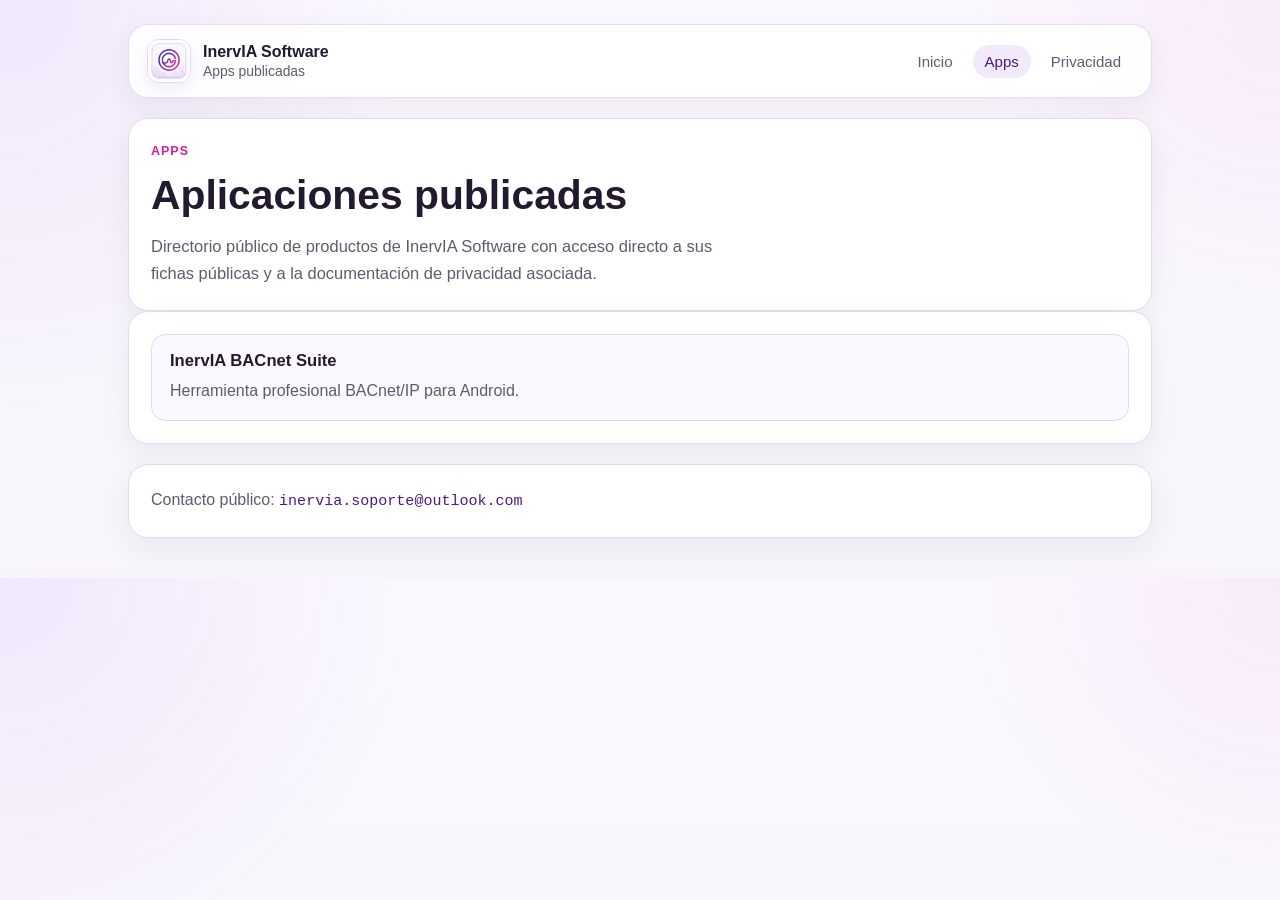
==== commit ece63d7b: "Rediseña sitio público de InervIA Software" ====
--- a/apps/index.html
+++ b/apps/index.html
@@ -11,7 +11,7 @@
   <link rel="stylesheet" href="/styles.css">
 </head>
 <body>
-  <div class="page">
+  <div class="page-shell">
     <header class="site-header">
       <a class="brand" href="/">
         <img class="brand-icon" src="/assets/img/inervia_app_icon.png" alt="Icono de InervIA">
@@ -28,13 +28,16 @@
     </header>
 
     <main>
-      <section class="card">
+      <section class="hero-panel">
         <p class="eyebrow">Apps</p>
         <h1>Aplicaciones publicadas</h1>
-        <p class="lead">Directorio público de productos publicados por InervIA Software.</p>
+        <p class="lead">
+          Directorio público de productos de InervIA Software con acceso directo a sus
+          fichas públicas y a la documentación de privacidad asociada.
+        </p>
       </section>
 
-      <section class="list-card">
+      <section class="list-panel">
         <ul class="list">
           <li>
             <h3><a href="/apps/inervia-bacnet-suite.html">InervIA BACnet Suite</a></h3>
@@ -44,7 +47,7 @@
       </section>
     </main>
 
-    <footer class="footer">
+    <footer class="footer-panel">
       <p>Contacto público: <span class="inline-code">inervia.soporte@outlook.com</span></p>
     </footer>
   </div>
--- a/styles.css
+++ b/styles.css
@@ -1,16 +1,20 @@
 :root {
   --bg: #f7f4fb;
   --surface: #ffffff;
-  --surface-soft: #fcfaff;
-  --text: #2b2235;
-  --text-muted: #5f5b6e;
-  --brand: #7b2bd2;
-  --brand-dark: #221b2f;
+  --surface-soft: #fbf8ff;
+  --primary: #7b2bd2;
+  --primary-dark: #4b197f;
   --accent: #d1219f;
+  --text: #221b2f;
+  --muted: #5f5b6e;
   --border: #e5d9f2;
-  --shadow: 0 8px 24px rgba(43, 34, 53, 0.06);
-  --max-width: 980px;
-  --radius: 14px;
+  --success: #19764f;
+  --shadow-sm: 0 10px 28px rgba(34, 27, 47, 0.06);
+  --shadow-lg: 0 20px 48px rgba(75, 25, 127, 0.08);
+  --radius-lg: 20px;
+  --radius-md: 14px;
+  --radius-sm: 10px;
+  --max-width: 1024px;
 }
 
 * {
@@ -25,7 +29,10 @@
   margin: 0;
   font-family: "Segoe UI", Tahoma, Geneva, Verdana, sans-serif;
   color: var(--text);
-  background: var(--bg);
+  background:
+    radial-gradient(circle at top left, rgba(123, 43, 210, 0.08), transparent 26rem),
+    radial-gradient(circle at top right, rgba(209, 33, 159, 0.06), transparent 20rem),
+    linear-gradient(180deg, #fbf8ff 0%, var(--bg) 100%);
 }
 
 img {
@@ -34,7 +41,7 @@
 }
 
 a {
-  color: var(--brand);
+  color: var(--primary);
   text-decoration: none;
 }
 
@@ -43,10 +50,10 @@
   text-decoration: underline;
 }
 
-.page {
+.page-shell {
   width: min(calc(100% - 32px), var(--max-width));
   margin: 0 auto;
-  padding: 20px 0 36px;
+  padding: 24px 0 40px;
 }
 
 .site-header {
@@ -55,10 +62,10 @@
   justify-content: space-between;
   gap: 16px;
   padding: 14px 18px;
-  background: var(--surface);
-  border: 1px solid var(--border);
-  border-radius: var(--radius);
-  box-shadow: var(--shadow);
+  background: rgba(255, 255, 255, 0.92);
+  border: 1px solid rgba(229, 217, 242, 0.92);
+  border-radius: var(--radius-lg);
+  box-shadow: var(--shadow-sm);
 }
 
 .brand {
@@ -70,14 +77,15 @@
 }
 
 .brand-icon {
-  width: 48px;
-  height: 48px;
+  width: 44px;
+  height: 44px;
   max-width: 48px;
   max-height: 48px;
   border-radius: 12px;
   border: 1px solid var(--border);
   background: #ffffff;
   object-fit: contain;
+  box-shadow: 0 6px 18px rgba(75, 25, 127, 0.08);
 }
 
 .brand-copy {
@@ -87,65 +95,64 @@
 .brand-copy strong {
   display: block;
   font-size: 1rem;
-  line-height: 1.2;
-  color: var(--brand-dark);
+  line-height: 1.15;
+  color: var(--text);
 }
 
 .brand-copy span {
   display: block;
   margin-top: 2px;
-  font-size: 0.88rem;
-  color: var(--text-muted);
+  font-size: 0.87rem;
+  color: var(--muted);
 }
 
 .site-nav {
   display: flex;
-  align-items: center;
+  flex-wrap: wrap;
   gap: 8px;
-  flex-wrap: wrap;
 }
 
 .site-nav a {
-  padding: 8px 10px;
-  border-radius: 10px;
-  color: var(--text-muted);
-  font-size: 0.95rem;
+  padding: 8px 12px;
+  border-radius: 999px;
+  color: var(--muted);
+  font-size: 0.94rem;
 }
 
 .site-nav a.is-current,
 .site-nav a:hover,
 .site-nav a:focus-visible {
-  background: #f1e9fb;
-  color: var(--brand-dark);
+  background: #f2eafb;
+  color: var(--primary-dark);
   text-decoration: none;
 }
 
-.card,
-.section-card,
-.list-card,
-.article-card,
-.aside-card,
-.footer {
+.hero-panel,
+.section-panel,
+.list-panel,
+.article-panel,
+.aside-panel,
+.footer-panel {
   background: var(--surface);
   border: 1px solid var(--border);
-  border-radius: var(--radius);
-  box-shadow: var(--shadow);
-}
-
-.card,
-.section-card,
-.list-card,
-.article-card,
-.aside-card,
-.footer {
-  padding: 20px;
-}
-
-.card,
+  border-radius: var(--radius-lg);
+  box-shadow: var(--shadow-sm);
+}
+
+.hero-panel,
+.section-panel,
+.list-panel,
+.article-panel,
+.aside-panel,
+.footer-panel {
+  padding: 22px;
+}
+
+.hero-panel,
+.grid,
 .article-layout,
-.grid,
-.footer {
-  margin-top: 18px;
+.footer-panel {
+  margin-top: 20px;
 }
 
 .eyebrow {
@@ -161,26 +168,26 @@
 h2,
 h3 {
   margin: 0;
-  color: var(--brand-dark);
-  line-height: 1.3;
+  color: var(--text);
+  line-height: 1.24;
 }
 
 h1 {
-  font-size: 1.7rem;
+  font-size: clamp(1.8rem, 2vw + 1rem, 2.55rem);
 }
 
 h2 {
-  font-size: 1.18rem;
+  font-size: 1.26rem;
 }
 
 h3 {
-  font-size: 1rem;
+  font-size: 1.04rem;
 }
 
 p,
 li {
-  color: var(--text-muted);
-  line-height: 1.65;
+  color: var(--muted);
+  line-height: 1.68;
 }
 
 p {
@@ -190,152 +197,256 @@
 .lead {
   margin-top: 12px;
   max-width: 64ch;
-}
-
-.actions {
+  font-size: 1.03rem;
+}
+
+.subtle {
+  color: var(--muted);
+}
+
+.hero-grid {
+  display: grid;
+  grid-template-columns: minmax(0, 1.35fr) minmax(240px, 0.9fr);
+  gap: 22px;
+  align-items: center;
+}
+
+.hero-actions {
   display: flex;
-  gap: 10px;
   flex-wrap: wrap;
-  margin-top: 16px;
+  gap: 12px;
+  margin-top: 18px;
 }
 
 .button {
   display: inline-flex;
   align-items: center;
   justify-content: center;
-  min-height: 40px;
-  padding: 0 14px;
-  border: 1px solid var(--border);
-  border-radius: 10px;
+  min-height: 42px;
+  padding: 0 16px;
+  border: 1px solid var(--border);
+  border-radius: 12px;
   background: #ffffff;
-  color: var(--brand-dark);
+  color: var(--primary-dark);
   font-weight: 600;
 }
 
 .button-primary {
-  background: var(--brand);
-  border-color: var(--brand);
+  background: linear-gradient(135deg, var(--primary) 0%, var(--accent) 100%);
+  border-color: transparent;
   color: #ffffff;
-}
-
-.media-row {
-  display: flex;
-  align-items: flex-start;
-  gap: 16px;
-}
-
-.media-row img.app-icon {
-  width: 72px;
-  height: 72px;
+  box-shadow: var(--shadow-lg);
+}
+
+.brand-card {
+  padding: 18px;
+  border: 1px solid var(--border);
+  border-radius: 18px;
+  background: linear-gradient(180deg, #ffffff 0%, var(--surface-soft) 100%);
+}
+
+.brand-card img.logo-mark {
+  width: min(100%, 240px);
+  margin: 0 auto;
   border-radius: 16px;
+}
+
+.brand-card img.app-icon {
+  width: 84px;
+  height: 84px;
+  margin-top: 16px;
+  border-radius: 18px;
   border: 1px solid var(--border);
   object-fit: contain;
   background: #ffffff;
-  flex: 0 0 72px;
+}
+
+.brand-card p {
+  margin-top: 14px;
+  font-size: 0.94rem;
 }
 
 .grid {
   display: grid;
-  gap: 16px;
+  gap: 18px;
 }
 
 .grid-2 {
   grid-template-columns: repeat(2, minmax(0, 1fr));
 }
 
+.info-grid {
+  display: grid;
+  gap: 16px;
+  grid-template-columns: repeat(2, minmax(0, 1fr));
+  margin-top: 18px;
+}
+
+.metric-line {
+  margin-top: 12px;
+  padding-top: 12px;
+  border-top: 1px solid var(--border);
+  color: var(--text);
+  font-weight: 600;
+}
+
 .list {
   list-style: none;
+  margin: 0;
   padding: 0;
-  margin: 0;
-  display: grid;
-  gap: 12px;
+  display: grid;
+  gap: 14px;
 }
 
 .list li {
-  padding: 14px 16px;
+  padding: 16px 18px;
   background: var(--surface-soft);
   border: 1px solid var(--border);
-  border-radius: 12px;
+  border-radius: var(--radius-md);
 }
 
 .list li p {
   margin-top: 6px;
 }
 
+.list li a {
+  color: var(--text);
+}
+
+.product-hero {
+  display: grid;
+  grid-template-columns: 88px minmax(0, 1fr);
+  gap: 18px;
+  align-items: start;
+}
+
+.product-hero .app-icon {
+  width: 88px;
+  height: 88px;
+  border-radius: 20px;
+  border: 1px solid var(--border);
+  background: #ffffff;
+  object-fit: contain;
+}
+
 .article-layout {
   display: grid;
-  grid-template-columns: minmax(0, 1fr) 280px;
+  grid-template-columns: minmax(0, 1.55fr) minmax(250px, 0.85fr);
   gap: 18px;
-}
-
-.article-card section + section,
-.aside-card section + section {
-  margin-top: 22px;
-}
-
-.article-card h2,
-.aside-card h2 {
+  align-items: start;
+}
+
+.article-panel section + section,
+.aside-panel section + section {
+  margin-top: 24px;
+}
+
+.article-panel h2,
+.aside-panel h2 {
   margin-bottom: 10px;
 }
 
-.article-card ul,
-.aside-card ul {
+.article-panel p + p {
+  margin-top: 12px;
+}
+
+.article-panel ul,
+.aside-panel ul {
   margin: 12px 0 0;
   padding-left: 20px;
 }
 
+.article-panel li + li,
+.aside-panel li + li {
+  margin-top: 8px;
+}
+
 .callout {
-  padding: 14px 15px;
-  background: #fbf7ff;
+  padding: 16px;
+  background: linear-gradient(180deg, rgba(123, 43, 210, 0.04), rgba(209, 33, 159, 0.02));
   border: 1px solid var(--border);
   border-left: 4px solid var(--accent);
-  border-radius: 12px;
+  border-radius: var(--radius-md);
+}
+
+.summary-list {
+  list-style: none;
+  margin: 0;
+  padding: 0;
+  display: grid;
+  gap: 10px;
+}
+
+.summary-list li {
+  padding-bottom: 10px;
+  border-bottom: 1px solid var(--border);
+}
+
+.summary-list li:last-child {
+  padding-bottom: 0;
+  border-bottom: 0;
 }
 
 .inline-code {
   font-family: Consolas, "Courier New", monospace;
-  color: var(--brand-dark);
+  color: var(--primary-dark);
   font-size: 0.94em;
 }
 
-.footer p + p {
+.footer-panel p + p {
   margin-top: 6px;
 }
 
-@media (max-width: 860px) {
-  .site-header,
-  .media-row {
-    flex-direction: column;
-    align-items: flex-start;
-  }
-
+@media (max-width: 900px) {
+  .hero-grid,
   .grid-2,
+  .info-grid,
   .article-layout {
     grid-template-columns: 1fr;
   }
+
+  .product-hero {
+    grid-template-columns: 72px minmax(0, 1fr);
+  }
+
+  .product-hero .app-icon {
+    width: 72px;
+    height: 72px;
+  }
+}
+
+@media (max-width: 720px) {
+  .site-header {
+    align-items: flex-start;
+    flex-direction: column;
+  }
+
+  .hero-actions {
+    flex-direction: column;
+  }
+
+  .button {
+    width: 100%;
+  }
 }
 
 @media (max-width: 640px) {
-  .page {
+  .page-shell {
     width: min(calc(100% - 20px), var(--max-width));
     padding-top: 14px;
   }
 
   .site-header,
-  .card,
-  .section-card,
-  .list-card,
-  .article-card,
-  .aside-card,
-  .footer {
+  .hero-panel,
+  .section-panel,
+  .list-panel,
+  .article-panel,
+  .aside-panel,
+  .footer-panel {
     padding: 16px;
   }
 
-  .actions {
-    flex-direction: column;
-  }
-
-  .button {
-    width: 100%;
-  }
-}
+  h1 {
+    font-size: 1.7rem;
+  }
+}
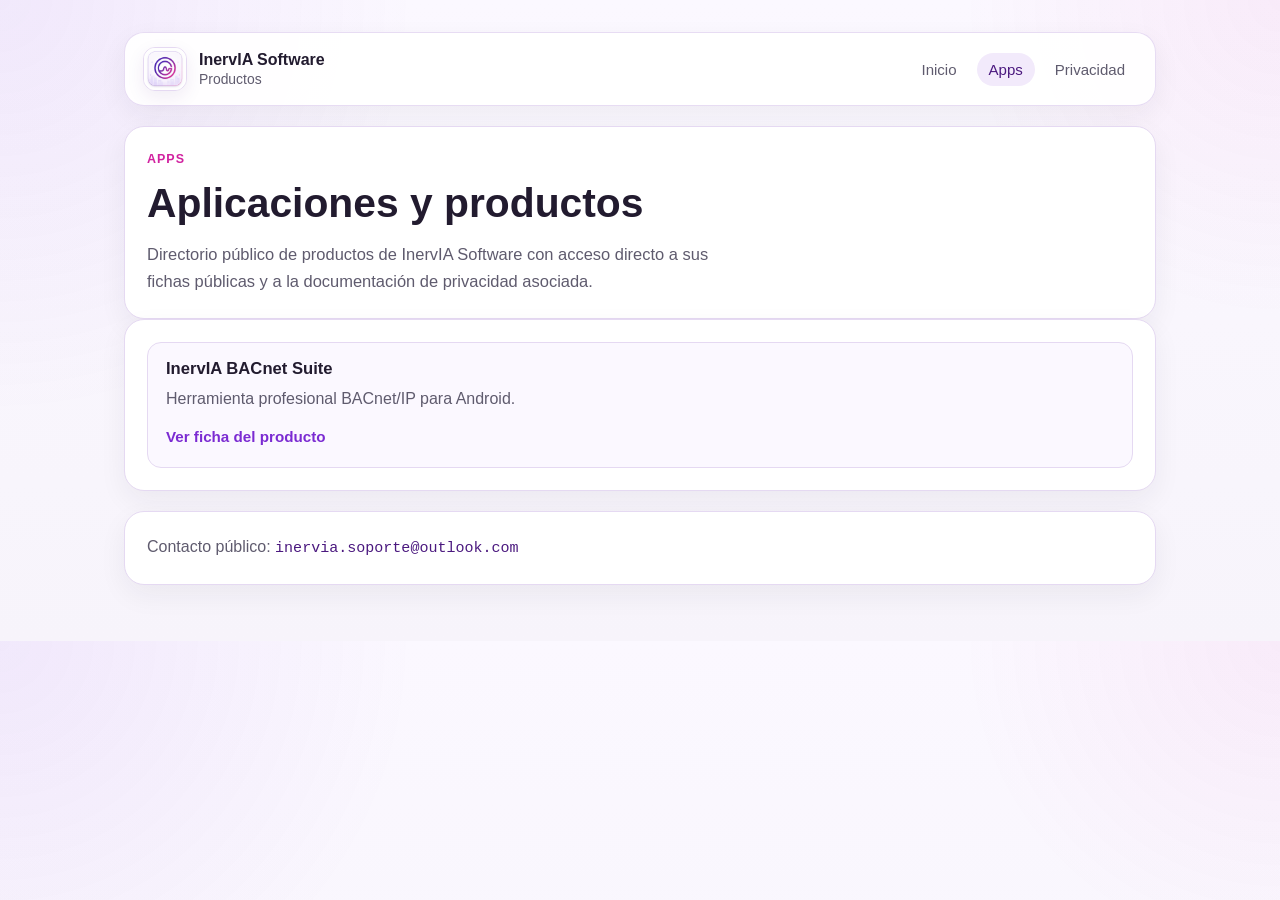
==== commit 6ae308ff: "Pulir navegación y ficha pública de InervIA BACnet Suite" ====
--- a/apps/index.html
+++ b/apps/index.html
@@ -17,7 +17,7 @@
         <img class="brand-icon" src="/assets/img/inervia_app_icon.png" alt="Icono de InervIA">
         <span class="brand-copy">
           <strong>InervIA Software</strong>
-          <span>Apps publicadas</span>
+          <span>Productos</span>
         </span>
       </a>
       <nav class="site-nav" aria-label="Principal">
@@ -30,7 +30,7 @@
     <main>
       <section class="hero-panel">
         <p class="eyebrow">Apps</p>
-        <h1>Aplicaciones publicadas</h1>
+        <h1>Aplicaciones y productos</h1>
         <p class="lead">
           Directorio público de productos de InervIA Software con acceso directo a sus
           fichas públicas y a la documentación de privacidad asociada.
@@ -40,8 +40,11 @@
       <section class="list-panel">
         <ul class="list">
           <li>
-            <h3><a href="/apps/inervia-bacnet-suite.html">InervIA BACnet Suite</a></h3>
-            <p>Herramienta profesional BACnet/IP para Android.</p>
+            <a class="linked-card" href="/apps/inervia-bacnet-suite.html">
+              <h3>InervIA BACnet Suite</h3>
+              <p>Herramienta profesional BACnet/IP para Android.</p>
+              <span class="list-link">Ver ficha del producto</span>
+            </a>
           </li>
         </ul>
       </section>
--- a/styles.css
+++ b/styles.css
@@ -14,7 +14,7 @@
   --radius-lg: 20px;
   --radius-md: 14px;
   --radius-sm: 10px;
-  --max-width: 1024px;
+  --max-width: 1080px;
 }
 
 * {
@@ -50,10 +50,11 @@
   text-decoration: underline;
 }
 
-.page-shell {
-  width: min(calc(100% - 32px), var(--max-width));
+.page-shell,
+.page {
+  width: min(100%, var(--max-width));
   margin: 0 auto;
-  padding: 24px 0 40px;
+  padding: 32px 24px 56px;
 }
 
 .site-header {
@@ -151,6 +152,7 @@
 .hero-panel,
 .grid,
 .article-layout,
+.legal-layout,
 .footer-panel {
   margin-top: 20px;
 }
@@ -282,6 +284,147 @@
   margin-top: 18px;
 }
 
+.stack {
+  display: grid;
+  gap: 18px;
+  margin-top: 18px;
+}
+
+.section-header {
+  display: flex;
+  align-items: flex-start;
+  justify-content: space-between;
+  gap: 16px;
+  flex-wrap: wrap;
+}
+
+.status-badge {
+  display: inline-flex;
+  align-items: center;
+  gap: 8px;
+  min-height: 34px;
+  padding: 0 12px;
+  border: 1px solid rgba(25, 118, 79, 0.18);
+  border-radius: 999px;
+  background: rgba(25, 118, 79, 0.08);
+  color: var(--success);
+  font-size: 0.9rem;
+  font-weight: 600;
+}
+
+.meta-links {
+  display: flex;
+  flex-wrap: wrap;
+  gap: 10px 18px;
+  margin-top: 16px;
+}
+
+.meta-links a,
+.meta-links span {
+  color: var(--muted);
+  font-size: 0.95rem;
+}
+
+.feature-grid {
+  display: grid;
+  gap: 16px;
+  grid-template-columns: repeat(2, minmax(0, 1fr));
+}
+
+.feature-card {
+  padding: 18px;
+  background: var(--surface-soft);
+  border: 1px solid var(--border);
+  border-radius: var(--radius-md);
+}
+
+.feature-card h3 {
+  margin-bottom: 8px;
+}
+
+.flow-list {
+  list-style: none;
+  margin: 0;
+  padding: 0;
+  display: grid;
+  gap: 14px;
+}
+
+.flow-list li {
+  display: grid;
+  grid-template-columns: 42px minmax(0, 1fr);
+  gap: 14px;
+  align-items: start;
+  padding: 16px 18px;
+  background: var(--surface-soft);
+  border: 1px solid var(--border);
+  border-radius: var(--radius-md);
+}
+
+.flow-step {
+  display: inline-flex;
+  align-items: center;
+  justify-content: center;
+  width: 42px;
+  height: 42px;
+  border-radius: 50%;
+  background: linear-gradient(135deg, rgba(123, 43, 210, 0.12), rgba(209, 33, 159, 0.12));
+  color: var(--primary-dark);
+  font-weight: 700;
+}
+
+.flow-content strong {
+  display: block;
+  color: var(--text);
+  margin-bottom: 4px;
+}
+
+.gallery-grid {
+  display: grid;
+  gap: 16px;
+  grid-template-columns: repeat(auto-fit, minmax(180px, 1fr));
+}
+
+.shot-card {
+  overflow: hidden;
+  background: var(--surface-soft);
+  border: 1px solid var(--border);
+  border-radius: var(--radius-md);
+}
+
+.shot-frame {
+  padding: 12px;
+  min-height: 0;
+  background: linear-gradient(180deg, rgba(123, 43, 210, 0.04), rgba(255, 255, 255, 0));
+}
+
+.shot-frame img {
+  display: block;
+  width: auto;
+  max-width: 100%;
+  max-height: 360px;
+  margin: 0 auto;
+  object-fit: contain;
+  border-radius: 12px;
+  border: 1px solid rgba(229, 217, 242, 0.88);
+  box-shadow: var(--shadow-sm);
+}
+
+.shot-caption {
+  padding: 0 16px 16px;
+}
+
+.shot-caption strong {
+  display: block;
+  margin-bottom: 6px;
+  color: var(--text);
+  font-size: 0.98rem;
+}
+
+.shot-caption p {
+  font-size: 0.93rem;
+}
+
 .metric-line {
   margin-top: 12px;
   padding-top: 12px;
@@ -313,6 +456,34 @@
   color: var(--text);
 }
 
+.linked-card {
+  display: block;
+  color: inherit;
+}
+
+.linked-card:hover,
+.linked-card:focus-visible {
+  text-decoration: none;
+}
+
+.linked-card h3 {
+  transition: color 180ms ease;
+}
+
+.linked-card:hover h3,
+.linked-card:focus-visible h3 {
+  color: var(--primary-dark);
+}
+
+.list-link {
+  display: inline-flex;
+  align-items: center;
+  margin-top: 12px;
+  color: var(--primary);
+  font-size: 0.95rem;
+  font-weight: 600;
+}
+
 .product-hero {
   display: grid;
   grid-template-columns: 88px minmax(0, 1fr);
@@ -336,28 +507,62 @@
   align-items: start;
 }
 
+.legal-layout {
+  display: grid;
+  grid-template-columns: minmax(0, 1fr) 300px;
+  gap: 28px;
+  align-items: start;
+}
+
+.legal-document {
+  max-width: 820px;
+  justify-self: start;
+  background: #ffffff;
+  border: 1px solid var(--border);
+  border-radius: 18px;
+  padding: 32px;
+  box-shadow: var(--shadow-sm);
+}
+
+.legal-sidebar {
+  background: #ffffff;
+  border: 1px solid var(--border);
+  border-radius: 18px;
+  padding: 24px;
+  box-shadow: var(--shadow-sm);
+}
+
 .article-panel section + section,
-.aside-panel section + section {
+.aside-panel section + section,
+.legal-document section + section,
+.legal-sidebar section + section {
   margin-top: 24px;
 }
 
 .article-panel h2,
-.aside-panel h2 {
+.aside-panel h2,
+.legal-document h2,
+.legal-sidebar h2 {
   margin-bottom: 10px;
 }
 
-.article-panel p + p {
+.article-panel p + p,
+.legal-document p + p {
   margin-top: 12px;
 }
 
 .article-panel ul,
-.aside-panel ul {
+.aside-panel ul,
+.legal-document ul,
+.legal-sidebar ul {
   margin: 12px 0 0;
   padding-left: 20px;
 }
 
 .article-panel li + li,
-.aside-panel li + li {
+.aside-panel li + li,
+.legal-document li + li,
+.legal-sidebar li + li {
   margin-top: 8px;
 }
 
@@ -401,7 +606,9 @@
   .hero-grid,
   .grid-2,
   .info-grid,
-  .article-layout {
+  .feature-grid,
+  .article-layout,
+  .legal-layout {
     grid-template-columns: 1fr;
   }
 
@@ -431,9 +638,9 @@
 }
 
 @media (max-width: 640px) {
-  .page-shell {
-    width: min(calc(100% - 20px), var(--max-width));
-    padding-top: 14px;
+  .page-shell,
+  .page {
+    padding: 20px 16px 40px;
   }
 
   .site-header,
@@ -442,6 +649,8 @@
   .list-panel,
   .article-panel,
   .aside-panel,
+  .legal-document,
+  .legal-sidebar,
   .footer-panel {
     padding: 16px;
   }
@@ -449,4 +658,8 @@
   h1 {
     font-size: 1.7rem;
   }
-}
+
+  .shot-frame img {
+    max-height: 280px;
+  }
+}
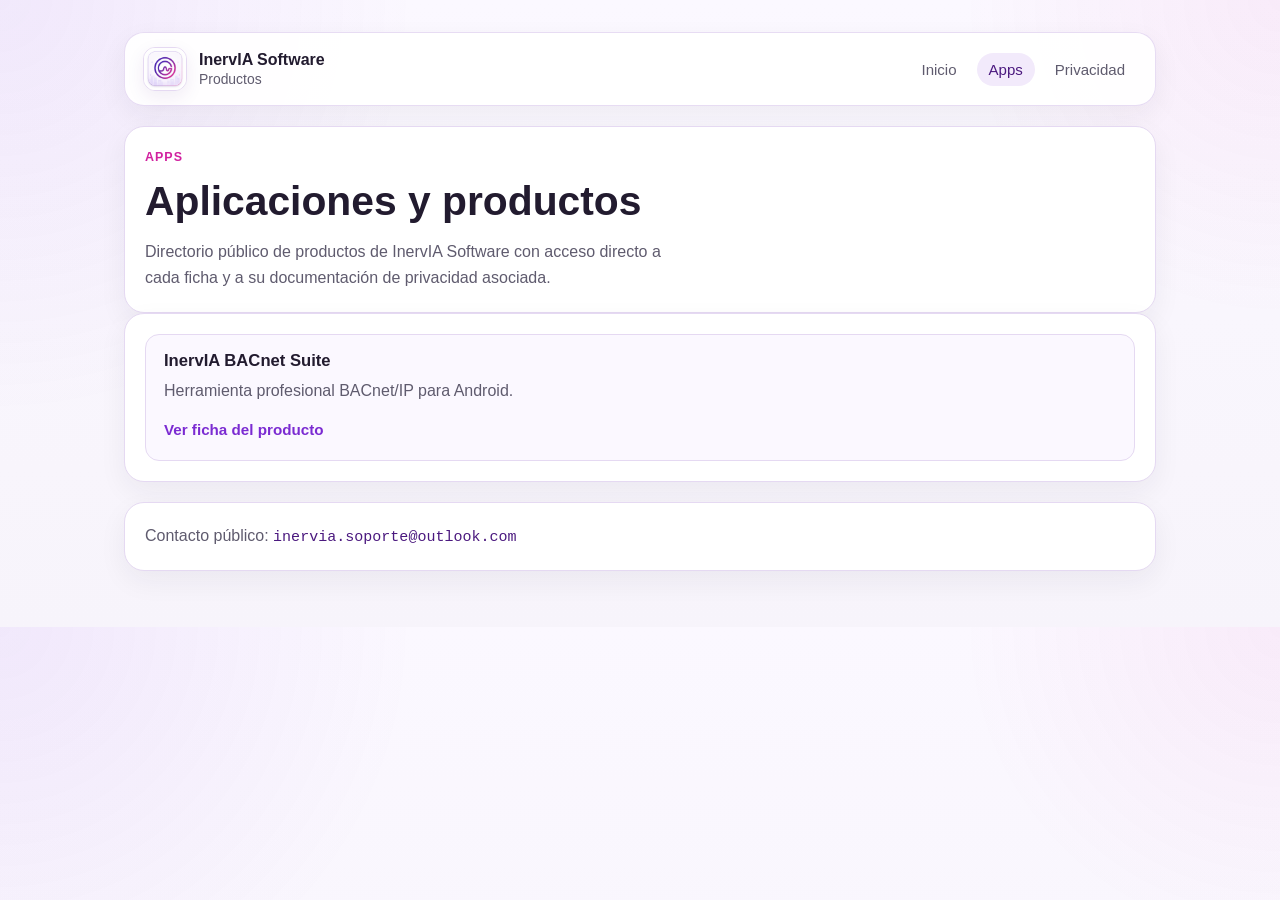
==== commit a0384d16: "Ajusta textos y proporciones de la web pública" ====
--- a/apps/index.html
+++ b/apps/index.html
@@ -32,8 +32,8 @@
         <p class="eyebrow">Apps</p>
         <h1>Aplicaciones y productos</h1>
         <p class="lead">
-          Directorio público de productos de InervIA Software con acceso directo a sus
-          fichas públicas y a la documentación de privacidad asociada.
+          Directorio público de productos de InervIA Software con acceso directo a cada
+          ficha y a su documentación de privacidad asociada.
         </p>
       </section>
 
--- a/styles.css
+++ b/styles.css
@@ -146,7 +146,7 @@
 .article-panel,
 .aside-panel,
 .footer-panel {
-  padding: 22px;
+  padding: 20px;
 }
 
 .hero-panel,
@@ -198,8 +198,8 @@
 
 .lead {
   margin-top: 12px;
-  max-width: 64ch;
-  font-size: 1.03rem;
+  max-width: 60ch;
+  font-size: 1rem;
 }
 
 .subtle {
@@ -316,7 +316,7 @@
   display: flex;
   flex-wrap: wrap;
   gap: 10px 18px;
-  margin-top: 16px;
+  margin-top: 14px;
 }
 
 .meta-links a,
@@ -402,7 +402,7 @@
   display: block;
   width: auto;
   max-width: 100%;
-  max-height: 360px;
+  max-height: 320px;
   margin: 0 auto;
   object-fit: contain;
   border-radius: 12px;
@@ -488,7 +488,7 @@
   display: grid;
   grid-template-columns: 88px minmax(0, 1fr);
   gap: 18px;
-  align-items: start;
+  align-items: center;
 }
 
 .product-hero .app-icon {
@@ -498,6 +498,10 @@
   border: 1px solid var(--border);
   background: #ffffff;
   object-fit: contain;
+}
+
+.product-hero .lead {
+  max-width: 76ch;
 }
 
 .article-layout {
@@ -660,6 +664,6 @@
   }
 
   .shot-frame img {
-    max-height: 280px;
-  }
-}
+    max-height: 240px;
+  }
+}
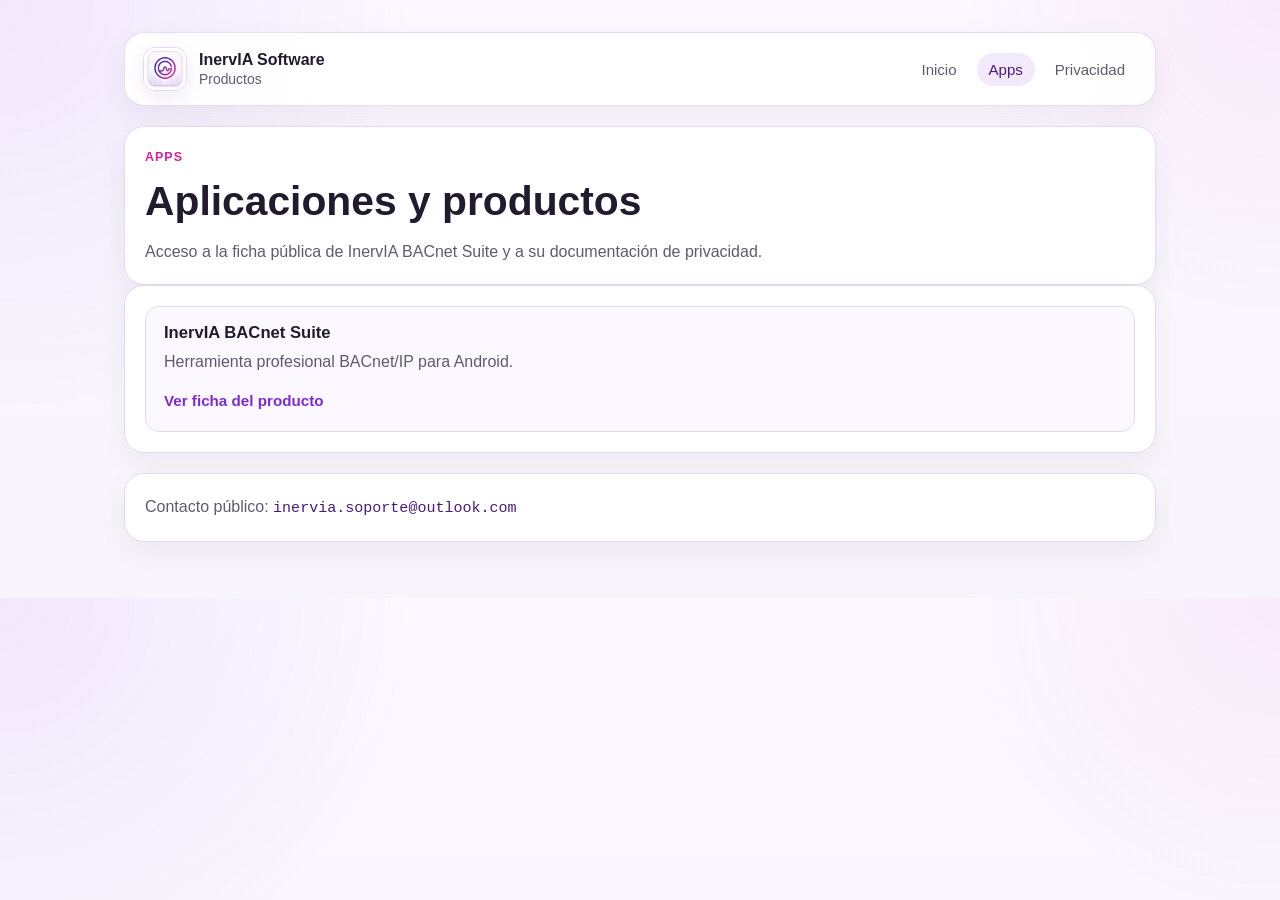
==== commit 7abcfb96: "Ajusta textos y enlaces de la portada pública" ====
--- a/apps/index.html
+++ b/apps/index.html
@@ -31,10 +31,7 @@
       <section class="hero-panel">
         <p class="eyebrow">Apps</p>
         <h1>Aplicaciones y productos</h1>
-        <p class="lead">
-          Directorio público de productos de InervIA Software con acceso directo a cada
-          ficha y a su documentación de privacidad asociada.
-        </p>
+        <p class="lead">Acceso a la ficha pública de InervIA BACnet Suite y a su documentación de privacidad.</p>
       </section>
 
       <section class="list-panel">
--- a/styles.css
+++ b/styles.css
@@ -198,8 +198,9 @@
 
 .lead {
   margin-top: 12px;
-  max-width: 60ch;
+  max-width: 100%;
   font-size: 1rem;
+  line-height: 1.58;
 }
 
 .subtle {
@@ -342,6 +343,10 @@
   margin-bottom: 8px;
 }
 
+.feature-card p {
+  font-size: 0.97rem;
+}
+
 .flow-list {
   list-style: none;
   margin: 0;
@@ -355,7 +360,7 @@
   grid-template-columns: 42px minmax(0, 1fr);
   gap: 14px;
   align-items: start;
-  padding: 16px 18px;
+  padding: 15px 16px;
   background: var(--surface-soft);
   border: 1px solid var(--border);
   border-radius: var(--radius-md);
@@ -382,7 +387,7 @@
 .gallery-grid {
   display: grid;
   gap: 16px;
-  grid-template-columns: repeat(auto-fit, minmax(180px, 1fr));
+  grid-template-columns: repeat(2, minmax(0, 1fr));
 }
 
 .shot-card {
@@ -423,6 +428,7 @@
 
 .shot-caption p {
   font-size: 0.93rem;
+  line-height: 1.58;
 }
 
 .metric-line {
@@ -501,7 +507,7 @@
 }
 
 .product-hero .lead {
-  max-width: 76ch;
+  max-width: 100%;
 }
 
 .article-layout {
@@ -602,6 +608,17 @@
   font-size: 0.94em;
 }
 
+
+.hero-panel p,
+.section-panel p,
+.list-panel p,
+.footer-panel p,
+.feature-card p,
+.flow-content p,
+.shot-caption p,
+.callout p {
+  max-width: 100%;
+}
 .footer-panel p + p {
   margin-top: 6px;
 }
@@ -611,6 +628,7 @@
   .grid-2,
   .info-grid,
   .feature-grid,
+  .gallery-grid,
   .article-layout,
   .legal-layout {
     grid-template-columns: 1fr;
